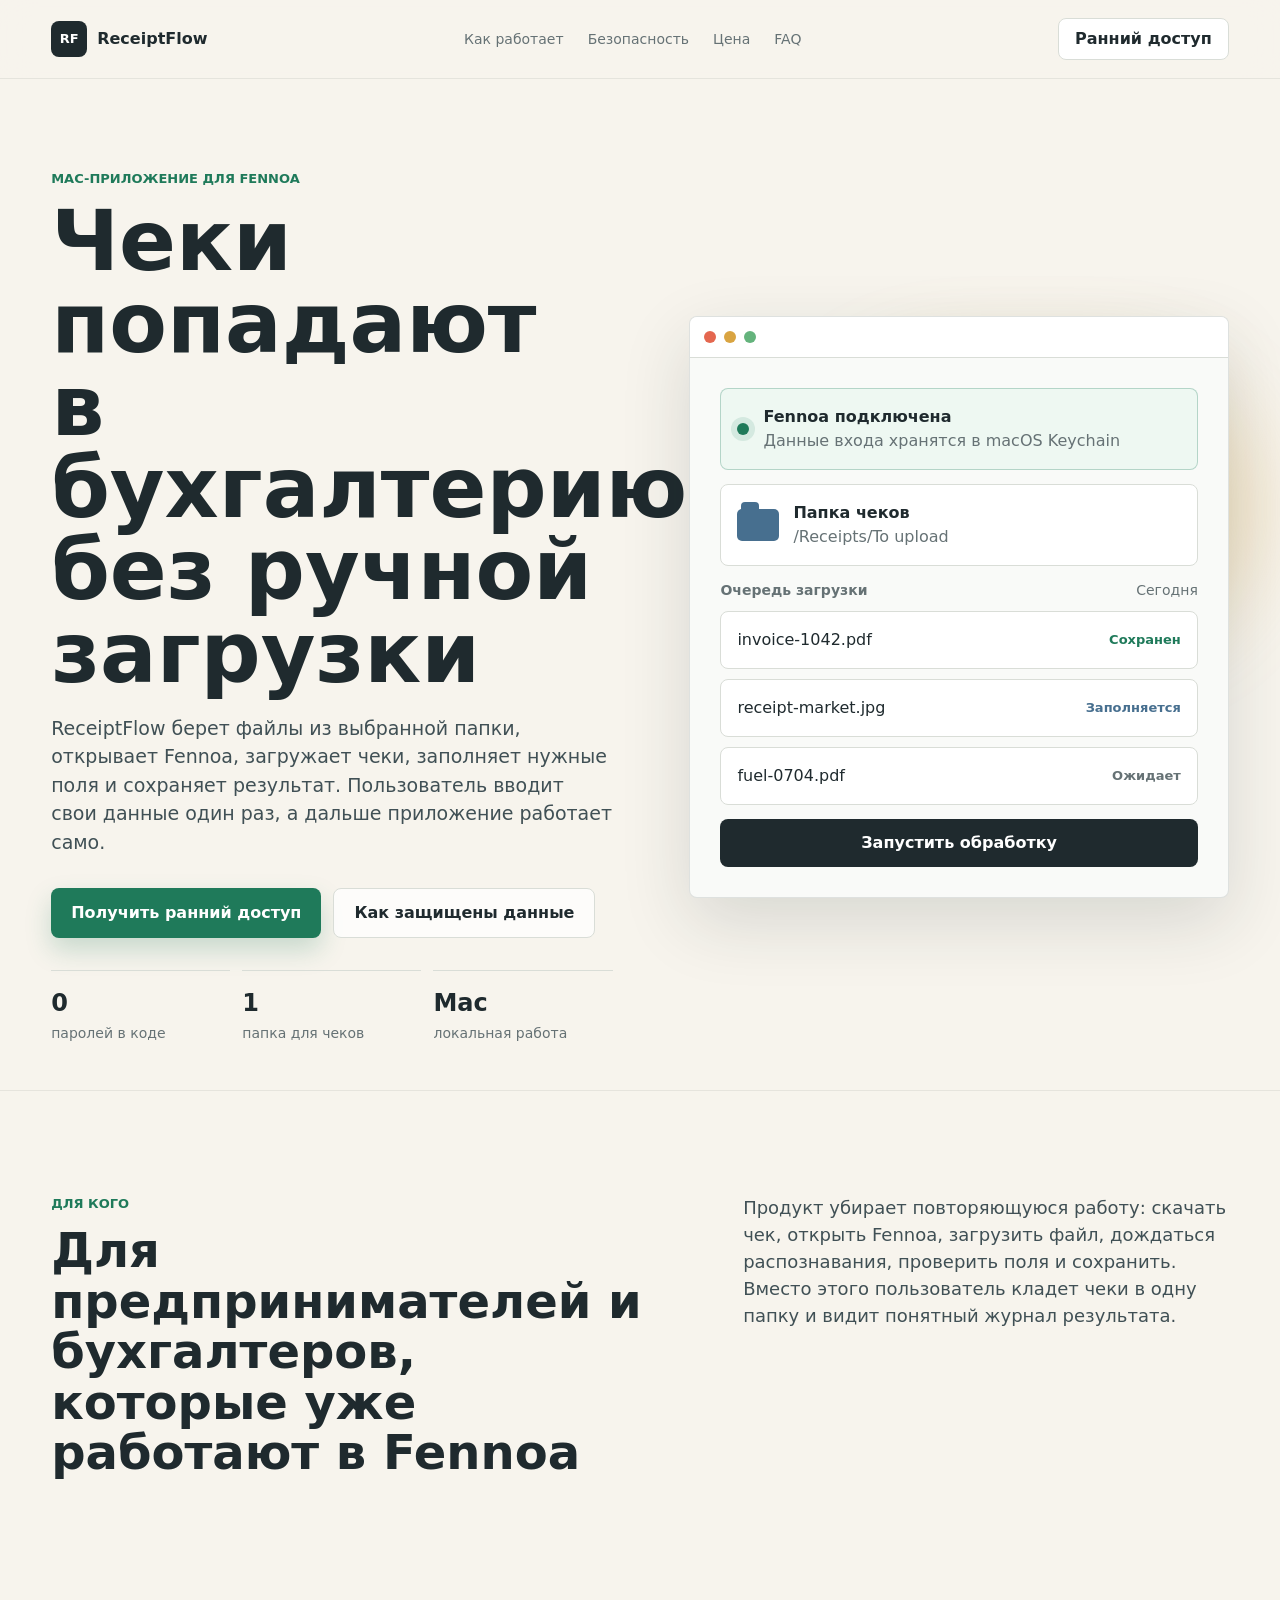
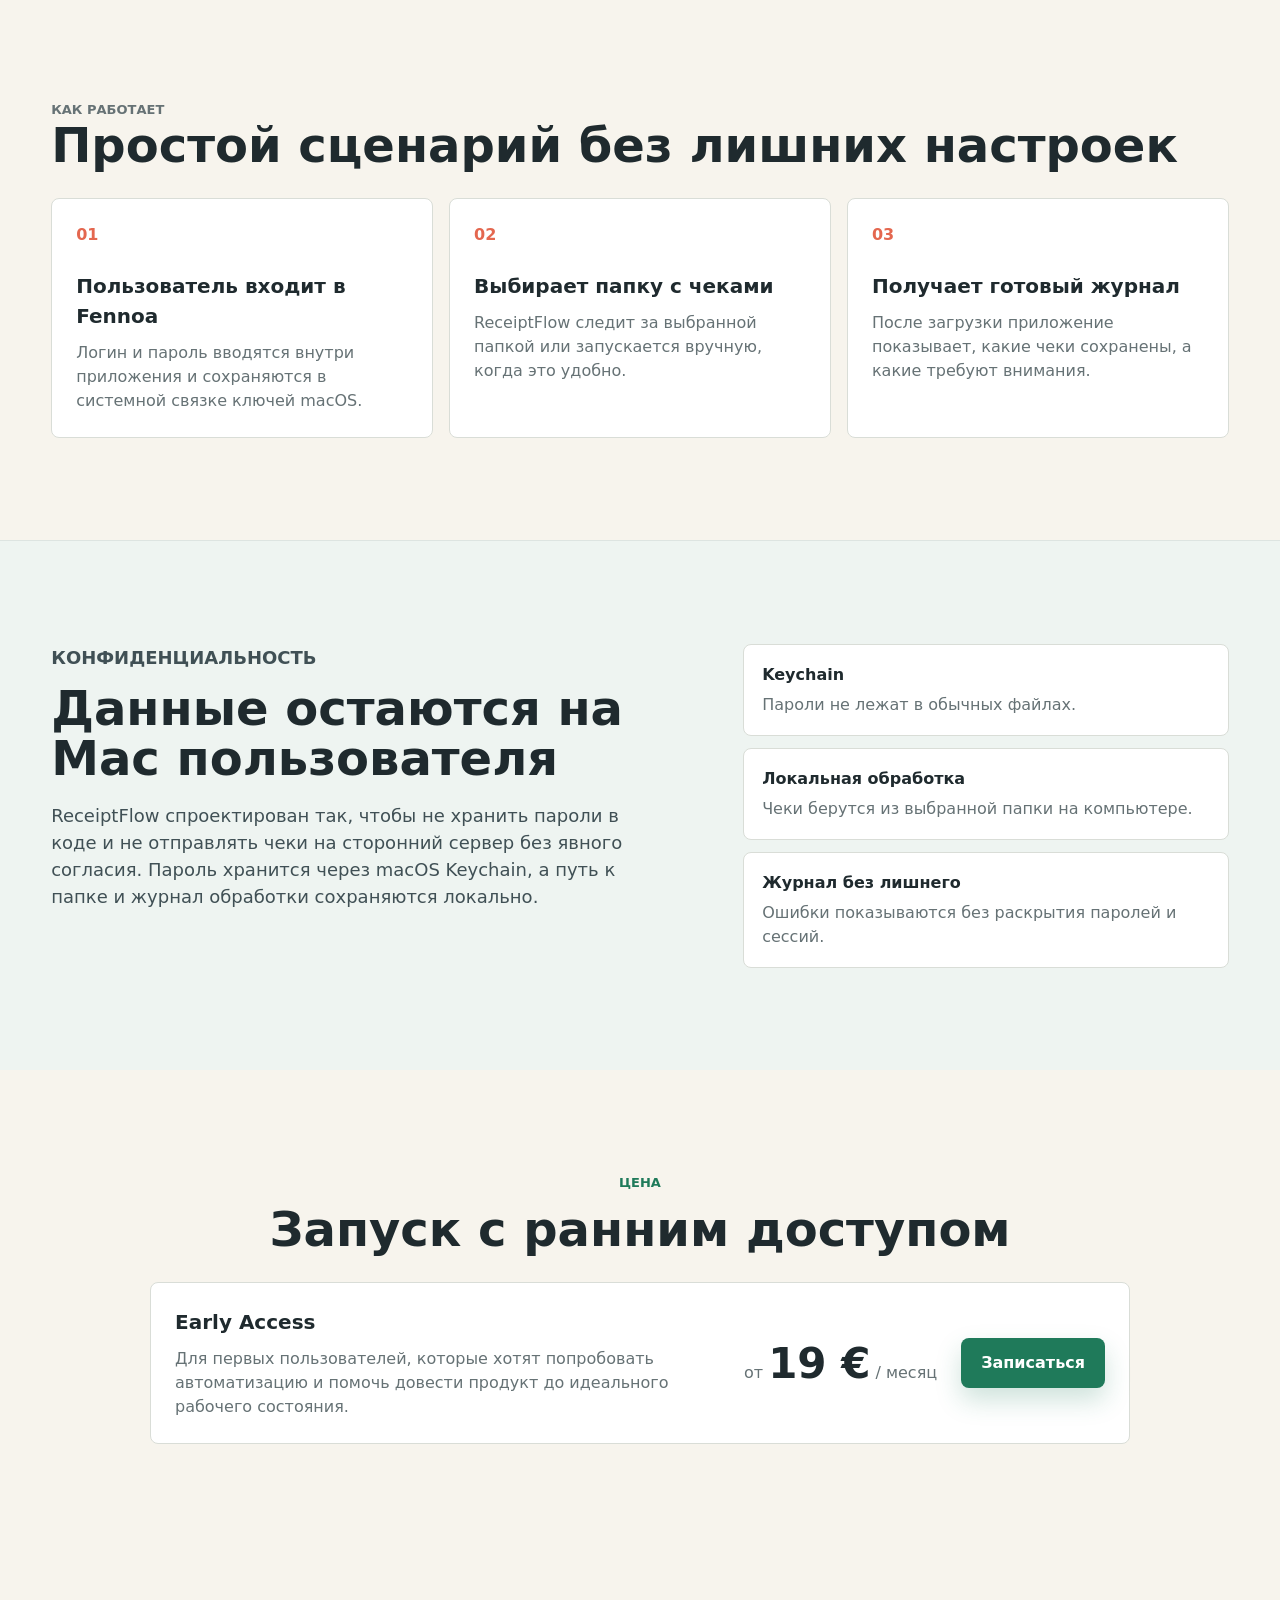
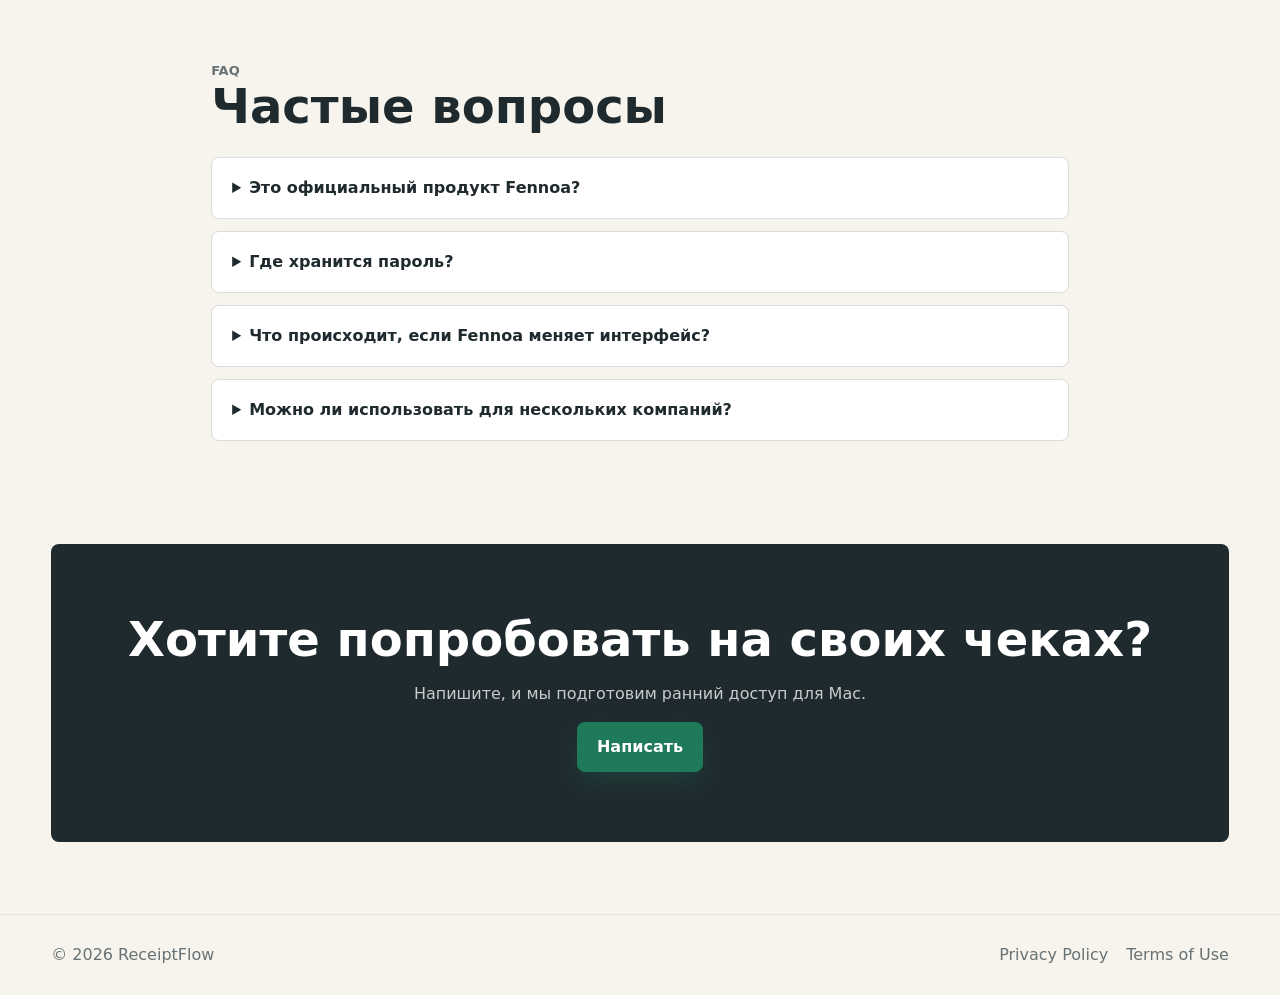
==== index.html @ a8f93485 "Add files via upload" ====
<!doctype html>
<html lang="ru">
  <head>
    <meta charset="utf-8" />
    <meta name="viewport" content="width=device-width, initial-scale=1" />
    <title>ReceiptFlow for Fennoa</title>
    <meta
      name="description"
      content="Mac-приложение, которое помогает автоматически загружать чеки в Fennoa из выбранной папки."
    />
    <link rel="stylesheet" href="styles.css" />
  </head>
  <body>
    <header class="site-header">
      <a class="brand" href="index.html" aria-label="ReceiptFlow">
        <span class="brand-mark">RF</span>
        <span>ReceiptFlow</span>
      </a>
      <nav class="nav" aria-label="Главная навигация">
        <a href="#how">Как работает</a>
        <a href="#security">Безопасность</a>
        <a href="#pricing">Цена</a>
        <a href="#faq">FAQ</a>
      </nav>
      <a class="header-cta" href="mailto:hello@example.com?subject=Хочу попробовать ReceiptFlow">Ранний доступ</a>
    </header>

    <main>
      <section class="hero">
        <div class="hero-copy">
          <p class="eyebrow">Mac-приложение для Fennoa</p>
          <h1>Чеки попадают в бухгалтерию без ручной загрузки</h1>
          <p class="hero-text">
            ReceiptFlow берет файлы из выбранной папки, открывает Fennoa, загружает чеки,
            заполняет нужные поля и сохраняет результат. Пользователь вводит свои данные
            один раз, а дальше приложение работает само.
          </p>
          <div class="hero-actions">
            <a class="button primary" href="mailto:hello@example.com?subject=Хочу попробовать ReceiptFlow">
              Получить ранний доступ
            </a>
            <a class="button secondary" href="#security">Как защищены данные</a>
          </div>
          <dl class="hero-stats" aria-label="Ключевые преимущества">
            <div>
              <dt>0</dt>
              <dd>паролей в коде</dd>
            </div>
            <div>
              <dt>1</dt>
              <dd>папка для чеков</dd>
            </div>
            <div>
              <dt>Mac</dt>
              <dd>локальная работа</dd>
            </div>
          </dl>
        </div>

        <div class="product-visual" aria-label="Пример окна приложения">
          <div class="window">
            <div class="window-bar">
              <span></span>
              <span></span>
              <span></span>
            </div>
            <div class="app-panel">
              <div class="status-card active">
                <span class="status-dot"></span>
                <div>
                  <strong>Fennoa подключена</strong>
                  <p>Данные входа хранятся в macOS Keychain</p>
                </div>
              </div>
              <div class="folder-row">
                <span class="folder-icon"></span>
                <div>
                  <strong>Папка чеков</strong>
                  <p>/Receipts/To upload</p>
                </div>
              </div>
              <div class="queue">
                <div class="queue-head">
                  <strong>Очередь загрузки</strong>
                  <span>Сегодня</span>
                </div>
                <div class="receipt done">
                  <span>invoice-1042.pdf</span>
                  <b>Сохранен</b>
                </div>
                <div class="receipt progress">
                  <span>receipt-market.jpg</span>
                  <b>Заполняется</b>
                </div>
                <div class="receipt">
                  <span>fuel-0704.pdf</span>
                  <b>Ожидает</b>
                </div>
              </div>
              <button class="mock-button" type="button">Запустить обработку</button>
            </div>
          </div>
        </div>
      </section>

      <section class="section intro">
        <div>
          <p class="eyebrow">Для кого</p>
          <h2>Для предпринимателей и бухгалтеров, которые уже работают в Fennoa</h2>
        </div>
        <p>
          Продукт убирает повторяющуюся работу: скачать чек, открыть Fennoa, загрузить файл,
          дождаться распознавания, проверить поля и сохранить. Вместо этого пользователь
          кладет чеки в одну папку и видит понятный журнал результата.
        </p>
      </section>

      <section class="section steps" id="how">
        <p class="eyebrow">Как работает</p>
        <h2>Простой сценарий без лишних настроек</h2>
        <div class="grid three">
          <article>
            <span class="step-number">01</span>
            <h3>Пользователь входит в Fennoa</h3>
            <p>Логин и пароль вводятся внутри приложения и сохраняются в системной связке ключей macOS.</p>
          </article>
          <article>
            <span class="step-number">02</span>
            <h3>Выбирает папку с чеками</h3>
            <p>ReceiptFlow следит за выбранной папкой или запускается вручную, когда это удобно.</p>
          </article>
          <article>
            <span class="step-number">03</span>
            <h3>Получает готовый журнал</h3>
            <p>После загрузки приложение показывает, какие чеки сохранены, а какие требуют внимания.</p>
          </article>
        </div>
      </section>

      <section class="section security" id="security">
        <div class="security-copy">
          <p class="eyebrow">Конфиденциальность</p>
          <h2>Данные остаются на Mac пользователя</h2>
          <p>
            ReceiptFlow спроектирован так, чтобы не хранить пароли в коде и не отправлять чеки
            на сторонний сервер без явного согласия. Пароль хранится через macOS Keychain,
            а путь к папке и журнал обработки сохраняются локально.
          </p>
        </div>
        <div class="security-list">
          <div>
            <strong>Keychain</strong>
            <span>Пароли не лежат в обычных файлах.</span>
          </div>
          <div>
            <strong>Локальная обработка</strong>
            <span>Чеки берутся из выбранной папки на компьютере.</span>
          </div>
          <div>
            <strong>Журнал без лишнего</strong>
            <span>Ошибки показываются без раскрытия паролей и сессий.</span>
          </div>
        </div>
      </section>

      <section class="section pricing" id="pricing">
        <p class="eyebrow">Цена</p>
        <h2>Запуск с ранним доступом</h2>
        <div class="price-card">
          <div>
            <h3>Early Access</h3>
            <p>Для первых пользователей, которые хотят попробовать автоматизацию и помочь довести продукт до идеального рабочего состояния.</p>
          </div>
          <div class="price">
            <span>от</span>
            <strong>19 €</strong>
            <span>/ месяц</span>
          </div>
          <a class="button primary" href="mailto:hello@example.com?subject=Хочу ранний доступ ReceiptFlow">
            Записаться
          </a>
        </div>
      </section>

      <section class="section faq" id="faq">
        <p class="eyebrow">FAQ</p>
        <h2>Частые вопросы</h2>
        <div class="faq-list">
          <details>
            <summary>Это официальный продукт Fennoa?</summary>
            <p>Нет. Это независимое приложение, которое помогает автоматизировать повторяющуюся работу в Fennoa.</p>
          </details>
          <details>
            <summary>Где хранится пароль?</summary>
            <p>В macOS Keychain. Пароль не должен храниться в коде, таблицах, логах или обычных файлах настроек.</p>
          </details>
          <details>
            <summary>Что происходит, если Fennoa меняет интерфейс?</summary>
            <p>Приложение может потребовать обновления. Поэтому ранняя версия будет быстро обновляться и показывать ошибки в журнале.</p>
          </details>
          <details>
            <summary>Можно ли использовать для нескольких компаний?</summary>
            <p>Это можно добавить как отдельный режим: выбор компании при настройке или отдельные профили для разных клиентов.</p>
          </details>
        </div>
      </section>

      <section class="final-cta">
        <h2>Хотите попробовать на своих чеках?</h2>
        <p>Напишите, и мы подготовим ранний доступ для Mac.</p>
        <a class="button primary" href="mailto:hello@example.com?subject=Хочу попробовать ReceiptFlow">
          Написать
        </a>
      </section>
    </main>

    <footer class="site-footer">
      <span>© 2026 ReceiptFlow</span>
      <div>
        <a href="privacy.html">Privacy Policy</a>
        <a href="terms.html">Terms of Use</a>
      </div>
    </footer>
  </body>
</html>
---- styles.css ----
:root {
  color-scheme: light;
  --bg: #f7f4ed;
  --surface: #ffffff;
  --ink: #1f2a2e;
  --muted: #667275;
  --line: #d9ddd7;
  --green: #1f7a5a;
  --green-dark: #14523d;
  --coral: #e4674f;
  --gold: #d9a441;
  --blue: #476f8f;
  --shadow: 0 24px 70px rgba(31, 42, 46, 0.14);
}

* {
  box-sizing: border-box;
}

html {
  scroll-behavior: smooth;
}

body {
  margin: 0;
  background: var(--bg);
  color: var(--ink);
  font-family:
    Inter, ui-sans-serif, system-ui, -apple-system, BlinkMacSystemFont, "Segoe UI",
    sans-serif;
  line-height: 1.5;
}

a {
  color: inherit;
  text-decoration: none;
}

.site-header {
  position: sticky;
  top: 0;
  z-index: 20;
  display: flex;
  align-items: center;
  justify-content: space-between;
  gap: 24px;
  padding: 18px clamp(18px, 4vw, 56px);
  border-bottom: 1px solid rgba(31, 42, 46, 0.08);
  background: rgba(247, 244, 237, 0.92);
  backdrop-filter: blur(16px);
}

.brand,
.nav,
.site-footer div,
.hero-actions {
  display: flex;
  align-items: center;
}

.brand {
  gap: 10px;
  font-weight: 760;
}

.brand-mark {
  display: grid;
  width: 36px;
  height: 36px;
  place-items: center;
  border-radius: 8px;
  background: var(--ink);
  color: #fff;
  font-size: 13px;
}

.nav {
  gap: 24px;
  color: var(--muted);
  font-size: 14px;
}

.nav a:hover,
.site-footer a:hover {
  color: var(--ink);
}

.header-cta {
  display: inline-flex;
  min-height: 42px;
  align-items: center;
  justify-content: center;
  border: 1px solid var(--line);
  border-radius: 8px;
  padding: 0 16px;
  background: #fff;
  font-weight: 680;
}

.hero {
  display: grid;
  grid-template-columns: minmax(0, 1.02fr) minmax(340px, 0.98fr);
  gap: clamp(34px, 6vw, 80px);
  min-height: calc(100vh - 78px);
  align-items: center;
  padding: clamp(42px, 7vw, 92px) clamp(18px, 4vw, 56px) 46px;
}

.eyebrow {
  margin: 0 0 12px;
  color: var(--green);
  font-size: 13px;
  font-weight: 780;
  text-transform: uppercase;
  letter-spacing: 0;
}

h1,
h2,
h3,
p {
  margin-top: 0;
}

h1 {
  max-width: 820px;
  margin-bottom: 20px;
  font-size: clamp(44px, 7vw, 84px);
  line-height: 0.98;
  letter-spacing: 0;
}

h2 {
  margin-bottom: 18px;
  font-size: clamp(30px, 4vw, 48px);
  line-height: 1.05;
  letter-spacing: 0;
}

h3 {
  margin-bottom: 10px;
  font-size: 20px;
  letter-spacing: 0;
}

.hero-text {
  max-width: 670px;
  color: #405055;
  font-size: 19px;
}

.hero-actions {
  flex-wrap: wrap;
  gap: 12px;
  margin: 32px 0;
}

.button {
  display: inline-flex;
  min-height: 50px;
  align-items: center;
  justify-content: center;
  border-radius: 8px;
  padding: 0 20px;
  font-weight: 760;
}

.button.primary {
  background: var(--green);
  color: #fff;
  box-shadow: 0 12px 26px rgba(31, 122, 90, 0.22);
}

.button.primary:hover {
  background: var(--green-dark);
}

.button.secondary {
  border: 1px solid var(--line);
  background: rgba(255, 255, 255, 0.76);
}

.hero-stats {
  display: grid;
  grid-template-columns: repeat(3, minmax(0, 1fr));
  gap: 12px;
  max-width: 620px;
  margin: 0;
}

.hero-stats div {
  border-top: 1px solid var(--line);
  padding-top: 14px;
}

.hero-stats dt {
  font-size: 24px;
  font-weight: 820;
}

.hero-stats dd {
  margin: 2px 0 0;
  color: var(--muted);
  font-size: 14px;
}

.product-visual {
  position: relative;
}

.product-visual::before {
  position: absolute;
  inset: 8% -5% auto 22%;
  height: 50%;
  border-radius: 999px;
  background: rgba(217, 164, 65, 0.28);
  content: "";
  filter: blur(40px);
}

.window {
  position: relative;
  overflow: hidden;
  border: 1px solid rgba(31, 42, 46, 0.12);
  border-radius: 8px;
  background: #f9faf8;
  box-shadow: var(--shadow);
}

.window-bar {
  display: flex;
  gap: 8px;
  padding: 14px;
  border-bottom: 1px solid var(--line);
  background: #fff;
}

.window-bar span {
  width: 12px;
  height: 12px;
  border-radius: 50%;
}

.window-bar span:nth-child(1) {
  background: var(--coral);
}

.window-bar span:nth-child(2) {
  background: var(--gold);
}

.window-bar span:nth-child(3) {
  background: #64b37c;
}

.app-panel {
  display: grid;
  gap: 14px;
  padding: clamp(18px, 3vw, 30px);
}

.status-card,
.folder-row,
.receipt,
.price-card,
.security-list div,
.faq details,
.steps article {
  border: 1px solid var(--line);
  border-radius: 8px;
  background: var(--surface);
}

.status-card,
.folder-row,
.receipt {
  display: flex;
  align-items: center;
  gap: 14px;
  padding: 16px;
}

.status-card.active {
  border-color: rgba(31, 122, 90, 0.28);
  background: #eef8f2;
}

.status-dot {
  width: 12px;
  height: 12px;
  flex: 0 0 auto;
  border-radius: 50%;
  background: var(--green);
  box-shadow: 0 0 0 6px rgba(31, 122, 90, 0.12);
}

.status-card p,
.folder-row p,
.security-list span,
.steps p,
.faq p,
.price-card p {
  margin: 0;
  color: var(--muted);
}

.folder-icon {
  position: relative;
  width: 42px;
  height: 32px;
  flex: 0 0 auto;
  border-radius: 5px;
  background: var(--blue);
}

.folder-icon::before {
  position: absolute;
  top: -7px;
  left: 4px;
  width: 18px;
  height: 9px;
  border-radius: 4px 4px 0 0;
  background: var(--blue);
  content: "";
}

.queue {
  display: grid;
  gap: 10px;
}

.queue-head,
.receipt {
  display: flex;
  justify-content: space-between;
}

.queue-head {
  color: var(--muted);
  font-size: 14px;
}

.receipt b {
  color: var(--muted);
  font-size: 13px;
}

.receipt.done b {
  color: var(--green);
}

.receipt.progress b {
  color: var(--blue);
}

.mock-button {
  min-height: 48px;
  border: 0;
  border-radius: 8px;
  background: var(--ink);
  color: #fff;
  font: inherit;
  font-weight: 760;
}

.section {
  padding: clamp(58px, 8vw, 108px) clamp(18px, 4vw, 56px);
}

.intro,
.security {
  display: grid;
  grid-template-columns: minmax(0, 0.95fr) minmax(280px, 0.75fr);
  gap: clamp(28px, 6vw, 80px);
  align-items: start;
  border-top: 1px solid rgba(31, 42, 46, 0.08);
}

.intro > p,
.security-copy p {
  color: #405055;
  font-size: 18px;
}

.grid.three {
  display: grid;
  grid-template-columns: repeat(3, minmax(0, 1fr));
  gap: 16px;
  margin-top: 28px;
}

.steps article {
  padding: 24px;
}

.step-number {
  display: inline-block;
  margin-bottom: 24px;
  color: var(--coral);
  font-weight: 820;
}

.security {
  background: #eef4f1;
}

.security-list {
  display: grid;
  gap: 12px;
}

.security-list div {
  display: grid;
  gap: 6px;
  padding: 18px;
}

.pricing {
  text-align: center;
}

.price-card {
  display: grid;
  grid-template-columns: minmax(0, 1fr) auto auto;
  gap: 24px;
  max-width: 980px;
  align-items: center;
  margin: 28px auto 0;
  padding: 24px;
  text-align: left;
}

.price {
  display: flex;
  align-items: baseline;
  gap: 5px;
  white-space: nowrap;
}

.price strong {
  font-size: 42px;
  letter-spacing: 0;
}

.price span {
  color: var(--muted);
}

.faq {
  max-width: 960px;
  margin: 0 auto;
}

.faq-list {
  display: grid;
  gap: 12px;
  margin-top: 26px;
}

.faq details {
  padding: 18px 20px;
}

.faq summary {
  cursor: pointer;
  font-weight: 760;
}

.faq p {
  padding-top: 12px;
}

.final-cta {
  margin: 0 clamp(18px, 4vw, 56px) clamp(38px, 6vw, 72px);
  padding: clamp(34px, 6vw, 70px);
  border-radius: 8px;
  background: var(--ink);
  color: #fff;
  text-align: center;
}

.final-cta p {
  color: rgba(255, 255, 255, 0.76);
}

.site-footer {
  display: flex;
  justify-content: space-between;
  gap: 20px;
  padding: 28px clamp(18px, 4vw, 56px);
  border-top: 1px solid rgba(31, 42, 46, 0.08);
  color: var(--muted);
}

.site-footer div {
  gap: 18px;
}

.legal-page {
  max-width: 860px;
  margin: 0 auto;
  padding: clamp(44px, 7vw, 90px) clamp(18px, 4vw, 32px);
}

.legal-page h1 {
  font-size: clamp(38px, 6vw, 66px);
}

.legal-page h2 {
  margin-top: 36px;
  font-size: 25px;
}

.legal-page p,
.legal-page li {
  color: #405055;
}

@media (max-width: 920px) {
  .nav {
    display: none;
  }

  .hero,
  .intro,
  .security,
  .grid.three,
  .price-card {
    grid-template-columns: 1fr;
  }

  .hero {
    min-height: auto;
  }

  .price-card {
    text-align: center;
  }

  .price,
  .price-card .button {
    justify-content: center;
  }
}

@media (max-width: 560px) {
  .site-header {
    align-items: flex-start;
  }

  .header-cta {
    display: none;
  }

  h1 {
    font-size: 42px;
  }

  .hero-stats {
    grid-template-columns: 1fr;
  }

  .hero-actions .button {
    width: 100%;
  }

  .status-card,
  .folder-row,
  .receipt,
  .site-footer {
    align-items: flex-start;
  }

  .receipt,
  .site-footer {
    flex-direction: column;
  }
}
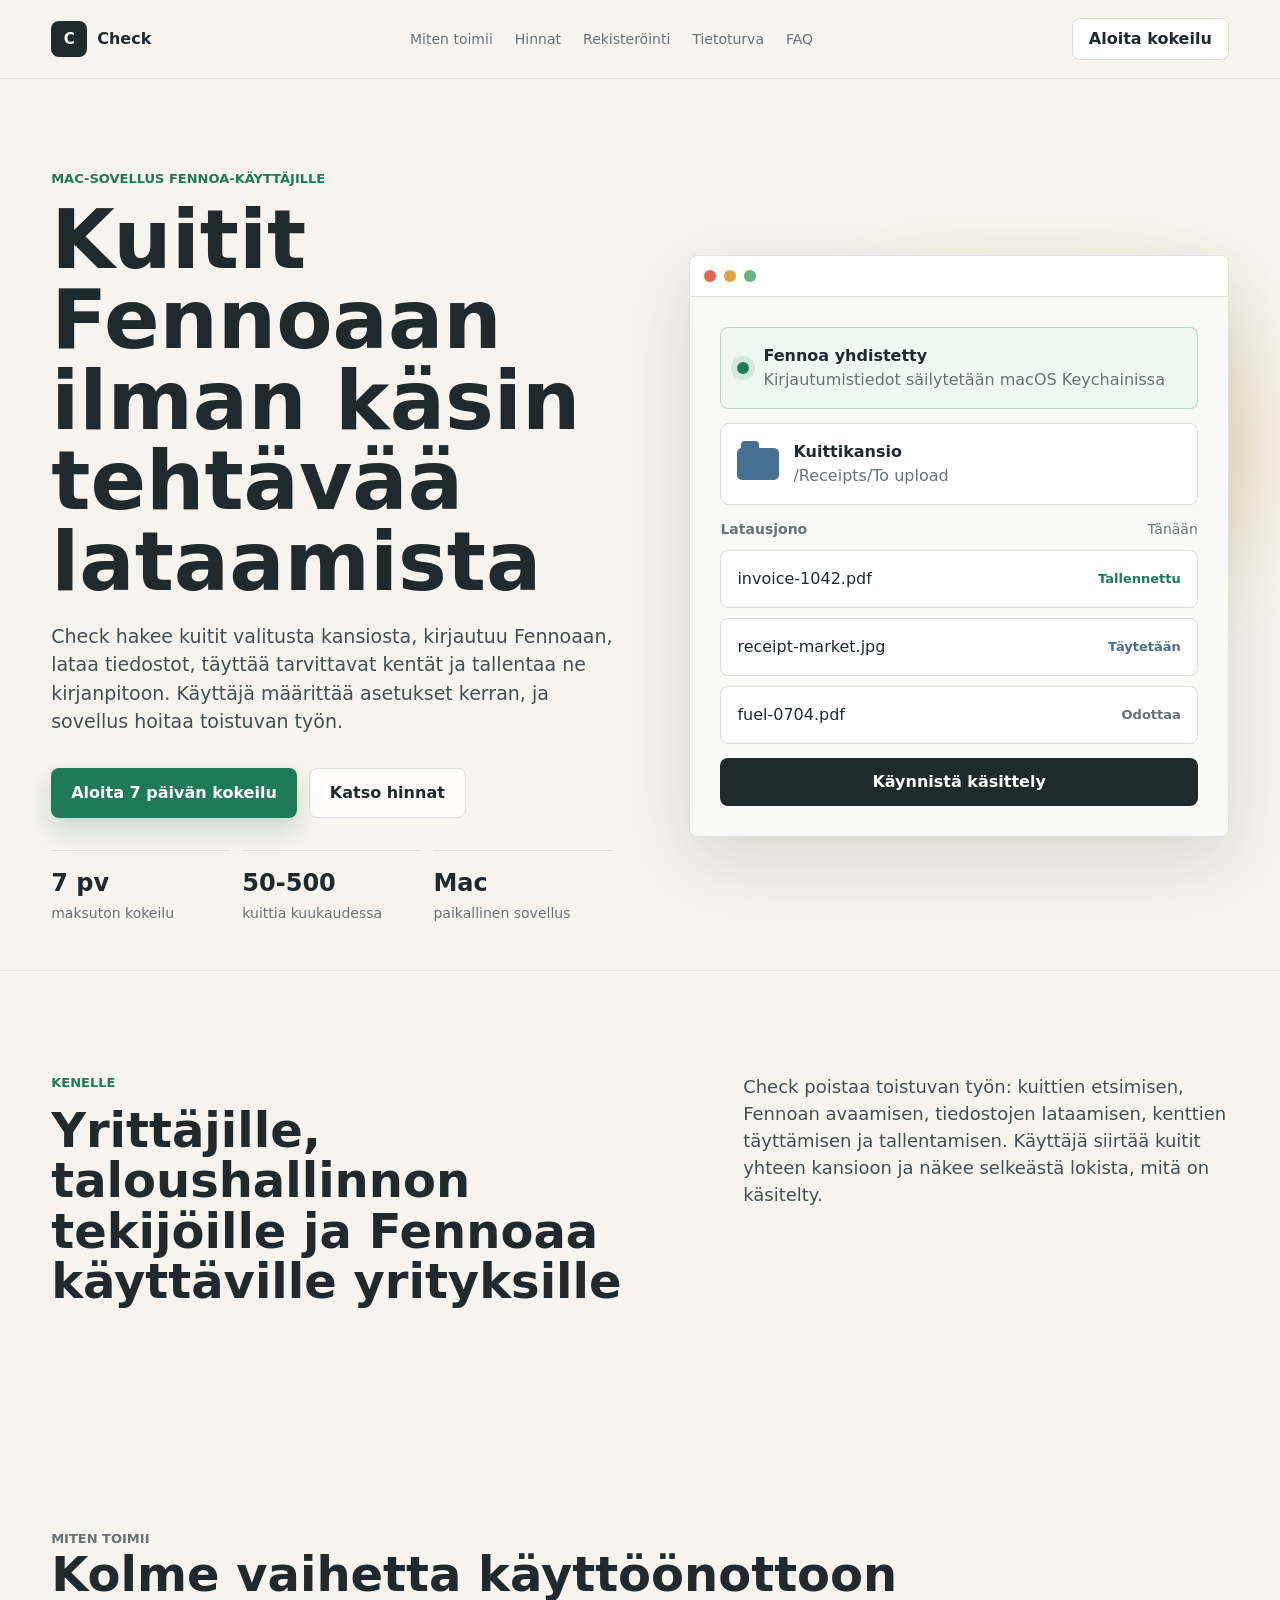
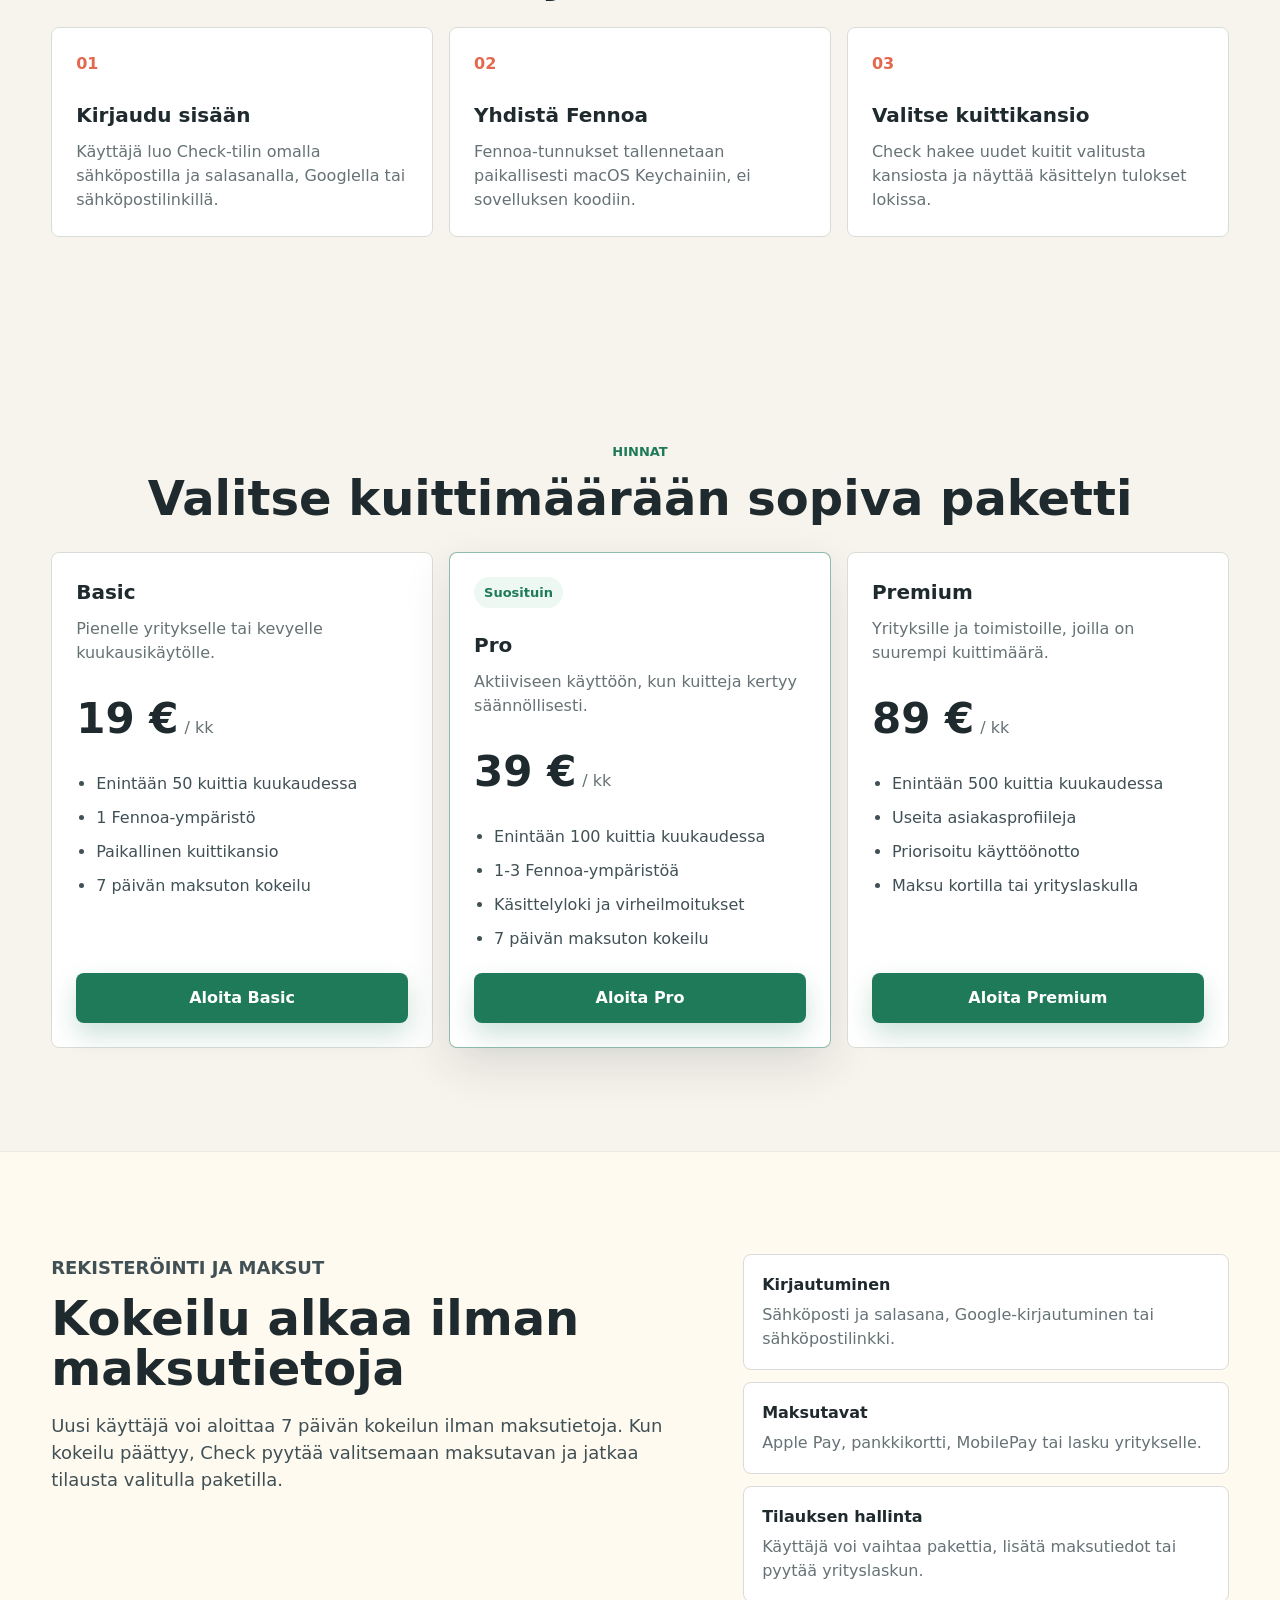
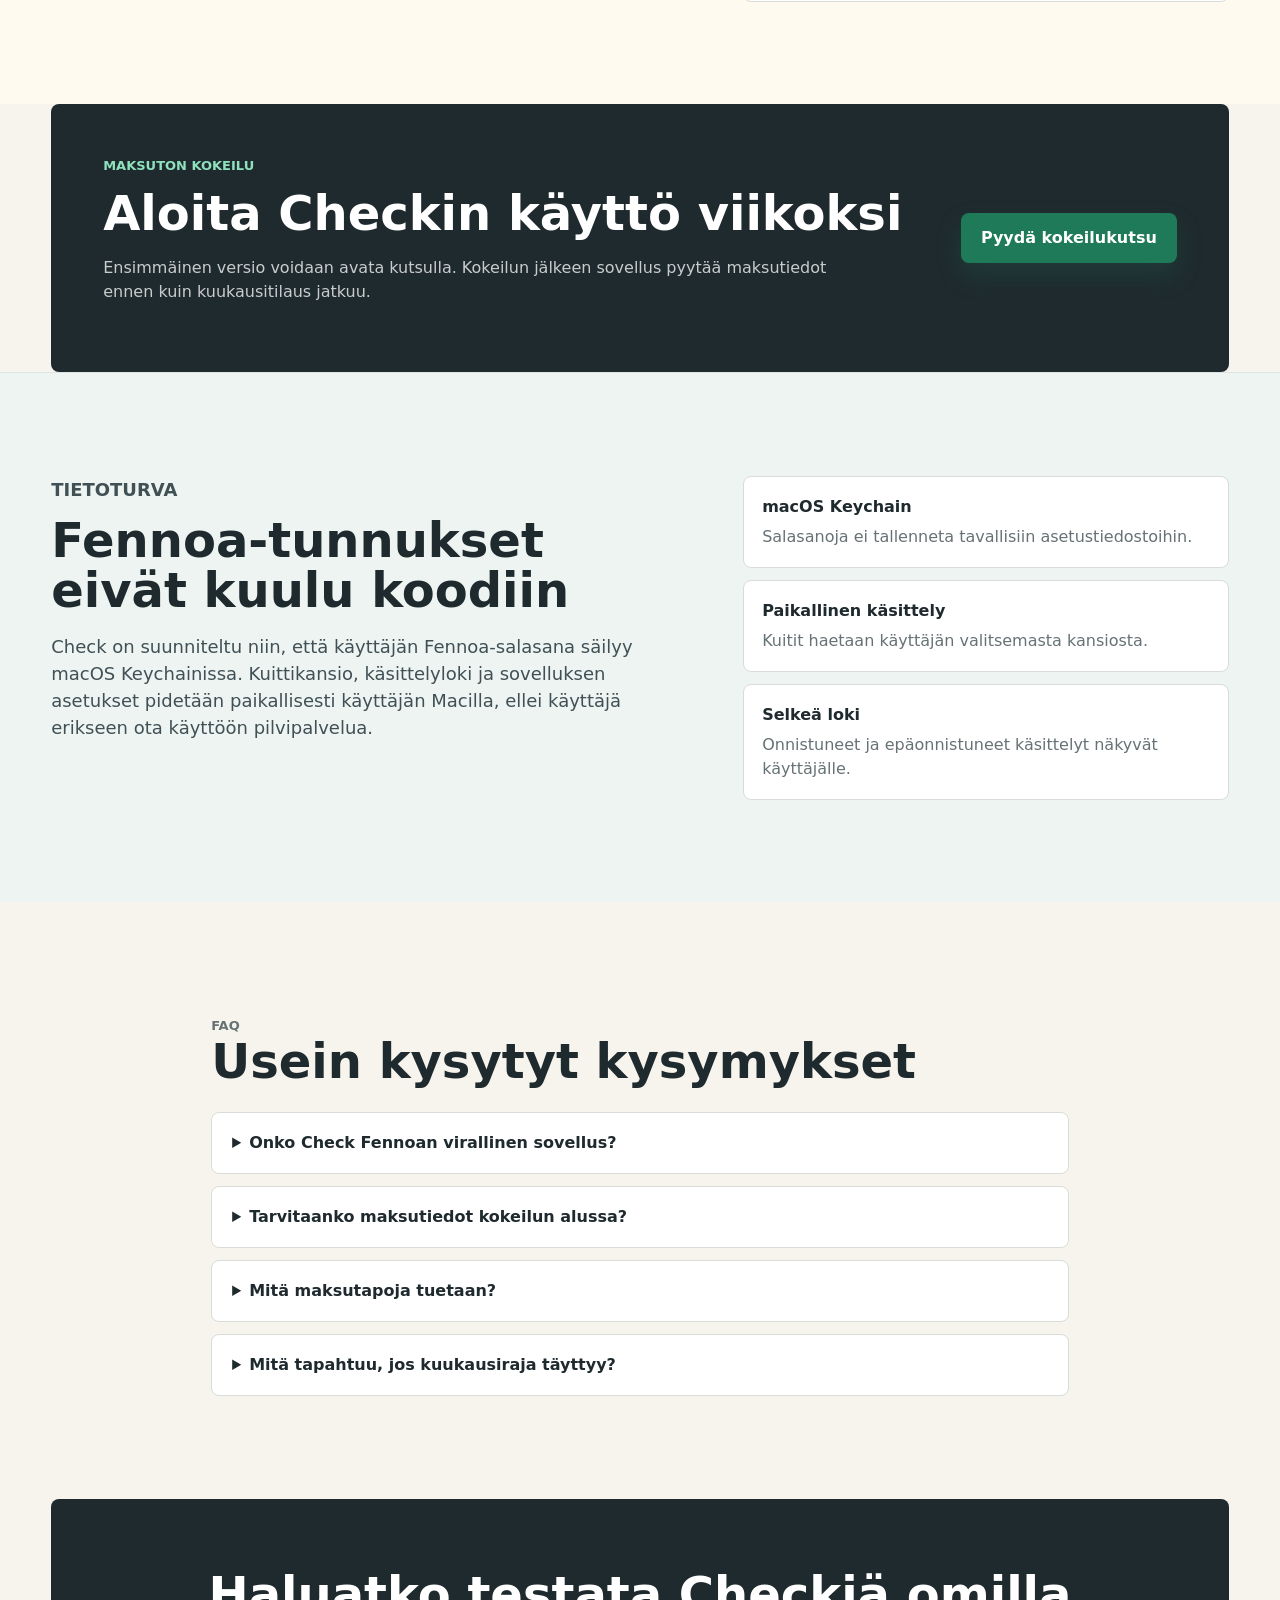
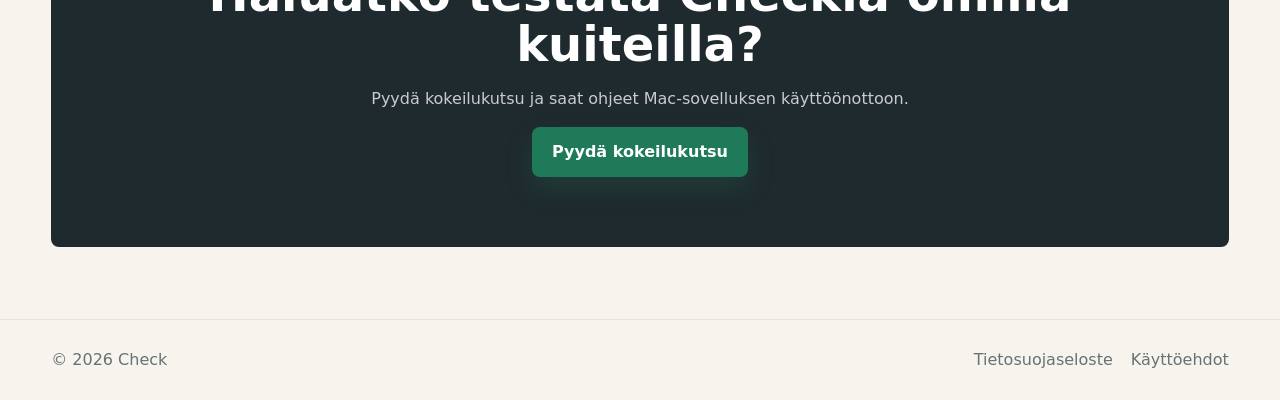
==== commit 1e64b152: "Add files via upload" ====
--- a/index.html
+++ b/index.html
@@ -1,225 +1,60 @@
 <!doctype html>
-<html lang="ru">
+<html lang="fi">
   <head>
     <meta charset="utf-8" />
     <meta name="viewport" content="width=device-width, initial-scale=1" />
-    <title>ReceiptFlow for Fennoa</title>
-    <meta
-      name="description"
-      content="Mac-приложение, которое помогает автоматически загружать чеки в Fennoa из выбранной папки."
-    />
+    <title>Check | Kuittien automaatio Fennoaan</title>
+    <meta name="description" content="Check vie kuitit valitusta kansiosta Fennoaan automaattisesti." />
     <link rel="stylesheet" href="styles.css" />
   </head>
   <body>
     <header class="site-header">
-      <a class="brand" href="index.html" aria-label="ReceiptFlow">
-        <span class="brand-mark">RF</span>
-        <span>ReceiptFlow</span>
-      </a>
-      <nav class="nav" aria-label="Главная навигация">
-        <a href="#how">Как работает</a>
-        <a href="#security">Безопасность</a>
-        <a href="#pricing">Цена</a>
-        <a href="#faq">FAQ</a>
+      <a class="brand" href="index.html" aria-label="Check"><span class="brand-mark">C</span><span>Check</span></a>
+      <nav class="nav" aria-label="P&auml;&auml;navigaatio">
+        <a href="#how">Miten toimii</a><a href="#pricing">Hinnat</a><a href="#signup">Rekister&ouml;inti</a><a href="#security">Tietoturva</a><a href="#faq">FAQ</a>
       </nav>
-      <a class="header-cta" href="mailto:hello@example.com?subject=Хочу попробовать ReceiptFlow">Ранний доступ</a>
+      <a class="header-cta" href="#trial">Aloita kokeilu</a>
     </header>
 
     <main>
       <section class="hero">
         <div class="hero-copy">
-          <p class="eyebrow">Mac-приложение для Fennoa</p>
-          <h1>Чеки попадают в бухгалтерию без ручной загрузки</h1>
-          <p class="hero-text">
-            ReceiptFlow берет файлы из выбранной папки, открывает Fennoa, загружает чеки,
-            заполняет нужные поля и сохраняет результат. Пользователь вводит свои данные
-            один раз, а дальше приложение работает само.
-          </p>
-          <div class="hero-actions">
-            <a class="button primary" href="mailto:hello@example.com?subject=Хочу попробовать ReceiptFlow">
-              Получить ранний доступ
-            </a>
-            <a class="button secondary" href="#security">Как защищены данные</a>
-          </div>
-          <dl class="hero-stats" aria-label="Ключевые преимущества">
-            <div>
-              <dt>0</dt>
-              <dd>паролей в коде</dd>
-            </div>
-            <div>
-              <dt>1</dt>
-              <dd>папка для чеков</dd>
-            </div>
-            <div>
-              <dt>Mac</dt>
-              <dd>локальная работа</dd>
-            </div>
-          </dl>
+          <p class="eyebrow">Mac-sovellus Fennoa-k&auml;ytt&auml;jille</p>
+          <h1>Kuitit Fennoaan ilman k&auml;sin teht&auml;v&auml;&auml; lataamista</h1>
+          <p class="hero-text">Check hakee kuitit valitusta kansiosta, kirjautuu Fennoaan, lataa tiedostot, t&auml;ytt&auml;&auml; tarvittavat kent&auml;t ja tallentaa ne kirjanpitoon. K&auml;ytt&auml;j&auml; m&auml;&auml;ritt&auml;&auml; asetukset kerran, ja sovellus hoitaa toistuvan ty&ouml;n.</p>
+          <div class="hero-actions"><a class="button primary" href="#trial">Aloita 7 p&auml;iv&auml;n kokeilu</a><a class="button secondary" href="#pricing">Katso hinnat</a></div>
+          <dl class="hero-stats" aria-label="P&auml;&auml;kohdat"><div><dt>7 pv</dt><dd>maksuton kokeilu</dd></div><div><dt>50-500</dt><dd>kuittia kuukaudessa</dd></div><div><dt>Mac</dt><dd>paikallinen sovellus</dd></div></dl>
         </div>
-
-        <div class="product-visual" aria-label="Пример окна приложения">
-          <div class="window">
-            <div class="window-bar">
-              <span></span>
-              <span></span>
-              <span></span>
-            </div>
-            <div class="app-panel">
-              <div class="status-card active">
-                <span class="status-dot"></span>
-                <div>
-                  <strong>Fennoa подключена</strong>
-                  <p>Данные входа хранятся в macOS Keychain</p>
-                </div>
-              </div>
-              <div class="folder-row">
-                <span class="folder-icon"></span>
-                <div>
-                  <strong>Папка чеков</strong>
-                  <p>/Receipts/To upload</p>
-                </div>
-              </div>
-              <div class="queue">
-                <div class="queue-head">
-                  <strong>Очередь загрузки</strong>
-                  <span>Сегодня</span>
-                </div>
-                <div class="receipt done">
-                  <span>invoice-1042.pdf</span>
-                  <b>Сохранен</b>
-                </div>
-                <div class="receipt progress">
-                  <span>receipt-market.jpg</span>
-                  <b>Заполняется</b>
-                </div>
-                <div class="receipt">
-                  <span>fuel-0704.pdf</span>
-                  <b>Ожидает</b>
-                </div>
-              </div>
-              <button class="mock-button" type="button">Запустить обработку</button>
-            </div>
-          </div>
+        <div class="product-visual" aria-label="Esimerkki Check-sovelluksen n&auml;kym&auml;st&auml;">
+          <div class="window"><div class="window-bar"><span></span><span></span><span></span></div><div class="app-panel">
+            <div class="status-card active"><span class="status-dot"></span><div><strong>Fennoa yhdistetty</strong><p>Kirjautumistiedot s&auml;ilytet&auml;&auml;n macOS Keychainissa</p></div></div>
+            <div class="folder-row"><span class="folder-icon"></span><div><strong>Kuittikansio</strong><p>/Receipts/To upload</p></div></div>
+            <div class="queue"><div class="queue-head"><strong>Latausjono</strong><span>T&auml;n&auml;&auml;n</span></div><div class="receipt done"><span>invoice-1042.pdf</span><b>Tallennettu</b></div><div class="receipt progress"><span>receipt-market.jpg</span><b>T&auml;ytet&auml;&auml;n</b></div><div class="receipt"><span>fuel-0704.pdf</span><b>Odottaa</b></div></div>
+            <button class="mock-button" type="button">K&auml;ynnist&auml; k&auml;sittely</button>
+          </div></div>
         </div>
       </section>
 
-      <section class="section intro">
-        <div>
-          <p class="eyebrow">Для кого</p>
-          <h2>Для предпринимателей и бухгалтеров, которые уже работают в Fennoa</h2>
-        </div>
-        <p>
-          Продукт убирает повторяющуюся работу: скачать чек, открыть Fennoa, загрузить файл,
-          дождаться распознавания, проверить поля и сохранить. Вместо этого пользователь
-          кладет чеки в одну папку и видит понятный журнал результата.
-        </p>
-      </section>
+      <section class="section intro"><div><p class="eyebrow">Kenelle</p><h2>Yritt&auml;jille, taloushallinnon tekij&ouml;ille ja Fennoaa k&auml;ytt&auml;ville yrityksille</h2></div><p>Check poistaa toistuvan ty&ouml;n: kuittien etsimisen, Fennoan avaamisen, tiedostojen lataamisen, kenttien t&auml;ytt&auml;misen ja tallentamisen. K&auml;ytt&auml;j&auml; siirt&auml;&auml; kuitit yhteen kansioon ja n&auml;kee selke&auml;st&auml; lokista, mit&auml; on k&auml;sitelty.</p></section>
 
-      <section class="section steps" id="how">
-        <p class="eyebrow">Как работает</p>
-        <h2>Простой сценарий без лишних настроек</h2>
-        <div class="grid three">
-          <article>
-            <span class="step-number">01</span>
-            <h3>Пользователь входит в Fennoa</h3>
-            <p>Логин и пароль вводятся внутри приложения и сохраняются в системной связке ключей macOS.</p>
-          </article>
-          <article>
-            <span class="step-number">02</span>
-            <h3>Выбирает папку с чеками</h3>
-            <p>ReceiptFlow следит за выбранной папкой или запускается вручную, когда это удобно.</p>
-          </article>
-          <article>
-            <span class="step-number">03</span>
-            <h3>Получает готовый журнал</h3>
-            <p>После загрузки приложение показывает, какие чеки сохранены, а какие требуют внимания.</p>
-          </article>
-        </div>
-      </section>
+      <section class="section steps" id="how"><p class="eyebrow">Miten toimii</p><h2>Kolme vaihetta k&auml;ytt&ouml;&ouml;nottoon</h2><div class="grid three"><article><span class="step-number">01</span><h3>Kirjaudu sis&auml;&auml;n</h3><p>K&auml;ytt&auml;j&auml; luo Check-tilin omalla s&auml;hk&ouml;postilla ja salasanalla, Googlella tai s&auml;hk&ouml;postilinkill&auml;.</p></article><article><span class="step-number">02</span><h3>Yhdist&auml; Fennoa</h3><p>Fennoa-tunnukset tallennetaan paikallisesti macOS Keychainiin, ei sovelluksen koodiin.</p></article><article><span class="step-number">03</span><h3>Valitse kuittikansio</h3><p>Check hakee uudet kuitit valitusta kansiosta ja n&auml;ytt&auml;&auml; k&auml;sittelyn tulokset lokissa.</p></article></div></section>
 
-      <section class="section security" id="security">
-        <div class="security-copy">
-          <p class="eyebrow">Конфиденциальность</p>
-          <h2>Данные остаются на Mac пользователя</h2>
-          <p>
-            ReceiptFlow спроектирован так, чтобы не хранить пароли в коде и не отправлять чеки
-            на сторонний сервер без явного согласия. Пароль хранится через macOS Keychain,
-            а путь к папке и журнал обработки сохраняются локально.
-          </p>
-        </div>
-        <div class="security-list">
-          <div>
-            <strong>Keychain</strong>
-            <span>Пароли не лежат в обычных файлах.</span>
-          </div>
-          <div>
-            <strong>Локальная обработка</strong>
-            <span>Чеки берутся из выбранной папки на компьютере.</span>
-          </div>
-          <div>
-            <strong>Журнал без лишнего</strong>
-            <span>Ошибки показываются без раскрытия паролей и сессий.</span>
-          </div>
-        </div>
-      </section>
+      <section class="section pricing" id="pricing"><p class="eyebrow">Hinnat</p><h2>Valitse kuittim&auml;&auml;r&auml;&auml;n sopiva paketti</h2><div class="pricing-grid">
+        <article class="plan-card"><div><h3>Basic</h3><p>Pienelle yritykselle tai kevyelle kuukausik&auml;yt&ouml;lle.</p></div><div class="plan-price"><strong>19 &euro;</strong><span>/ kk</span></div><ul><li>Enint&auml;&auml;n 50 kuittia kuukaudessa</li><li>1 Fennoa-ymp&auml;rist&ouml;</li><li>Paikallinen kuittikansio</li><li>7 p&auml;iv&auml;n maksuton kokeilu</li></ul><a class="button primary" href="#trial">Aloita Basic</a></article>
+        <article class="plan-card featured"><div class="plan-badge">Suosituin</div><div><h3>Pro</h3><p>Aktiiviseen k&auml;ytt&ouml;&ouml;n, kun kuitteja kertyy s&auml;&auml;nn&ouml;llisesti.</p></div><div class="plan-price"><strong>39 &euro;</strong><span>/ kk</span></div><ul><li>Enint&auml;&auml;n 100 kuittia kuukaudessa</li><li>1-3 Fennoa-ymp&auml;rist&ouml;&auml;</li><li>K&auml;sittelyloki ja virheilmoitukset</li><li>7 p&auml;iv&auml;n maksuton kokeilu</li></ul><a class="button primary" href="#trial">Aloita Pro</a></article>
+        <article class="plan-card"><div><h3>Premium</h3><p>Yrityksille ja toimistoille, joilla on suurempi kuittim&auml;&auml;r&auml;.</p></div><div class="plan-price"><strong>89 &euro;</strong><span>/ kk</span></div><ul><li>Enint&auml;&auml;n 500 kuittia kuukaudessa</li><li>Useita asiakasprofiileja</li><li>Priorisoitu k&auml;ytt&ouml;&ouml;notto</li><li>Maksu kortilla tai yrityslaskulla</li></ul><a class="button primary" href="#trial">Aloita Premium</a></article>
+      </div></section>
 
-      <section class="section pricing" id="pricing">
-        <p class="eyebrow">Цена</p>
-        <h2>Запуск с ранним доступом</h2>
-        <div class="price-card">
-          <div>
-            <h3>Early Access</h3>
-            <p>Для первых пользователей, которые хотят попробовать автоматизацию и помочь довести продукт до идеального рабочего состояния.</p>
-          </div>
-          <div class="price">
-            <span>от</span>
-            <strong>19 €</strong>
-            <span>/ месяц</span>
-          </div>
-          <a class="button primary" href="mailto:hello@example.com?subject=Хочу ранний доступ ReceiptFlow">
-            Записаться
-          </a>
-        </div>
-      </section>
+      <section class="section signup" id="signup"><div><p class="eyebrow">Rekister&ouml;inti ja maksut</p><h2>Kokeilu alkaa ilman maksutietoja</h2><p>Uusi k&auml;ytt&auml;j&auml; voi aloittaa 7 p&auml;iv&auml;n kokeilun ilman maksutietoja. Kun kokeilu p&auml;&auml;ttyy, Check pyyt&auml;&auml; valitsemaan maksutavan ja jatkaa tilausta valitulla paketilla.</p></div><div class="feature-list"><div><strong>Kirjautuminen</strong><span>S&auml;hk&ouml;posti ja salasana, Google-kirjautuminen tai s&auml;hk&ouml;postilinkki.</span></div><div><strong>Maksutavat</strong><span>Apple Pay, pankkikortti, MobilePay tai lasku yritykselle.</span></div><div><strong>Tilauksen hallinta</strong><span>K&auml;ytt&auml;j&auml; voi vaihtaa pakettia, lis&auml;t&auml; maksutiedot tai pyyt&auml;&auml; yrityslaskun.</span></div></div></section>
 
-      <section class="section faq" id="faq">
-        <p class="eyebrow">FAQ</p>
-        <h2>Частые вопросы</h2>
-        <div class="faq-list">
-          <details>
-            <summary>Это официальный продукт Fennoa?</summary>
-            <p>Нет. Это независимое приложение, которое помогает автоматизировать повторяющуюся работу в Fennoa.</p>
-          </details>
-          <details>
-            <summary>Где хранится пароль?</summary>
-            <p>В macOS Keychain. Пароль не должен храниться в коде, таблицах, логах или обычных файлах настроек.</p>
-          </details>
-          <details>
-            <summary>Что происходит, если Fennoa меняет интерфейс?</summary>
-            <p>Приложение может потребовать обновления. Поэтому ранняя версия будет быстро обновляться и показывать ошибки в журнале.</p>
-          </details>
-          <details>
-            <summary>Можно ли использовать для нескольких компаний?</summary>
-            <p>Это можно добавить как отдельный режим: выбор компании при настройке или отдельные профили для разных клиентов.</p>
-          </details>
-        </div>
-      </section>
+      <section class="trial-band" id="trial"><div><p class="eyebrow">Maksuton kokeilu</p><h2>Aloita Checkin k&auml;ytt&ouml; viikoksi</h2><p>Ensimm&auml;inen versio voidaan avata kutsulla. Kokeilun j&auml;lkeen sovellus pyyt&auml;&auml; maksutiedot ennen kuin kuukausitilaus jatkuu.</p></div><a class="button primary" href="mailto:arthausfi@gmail.com?subject=Haluan kokeilla Check-sovellusta">Pyyd&auml; kokeilukutsu</a></section>
 
-      <section class="final-cta">
-        <h2>Хотите попробовать на своих чеках?</h2>
-        <p>Напишите, и мы подготовим ранний доступ для Mac.</p>
-        <a class="button primary" href="mailto:hello@example.com?subject=Хочу попробовать ReceiptFlow">
-          Написать
-        </a>
-      </section>
+      <section class="section security" id="security"><div class="security-copy"><p class="eyebrow">Tietoturva</p><h2>Fennoa-tunnukset eiv&auml;t kuulu koodiin</h2><p>Check on suunniteltu niin, ett&auml; k&auml;ytt&auml;j&auml;n Fennoa-salasana s&auml;ilyy macOS Keychainissa. Kuittikansio, k&auml;sittelyloki ja sovelluksen asetukset pidet&auml;&auml;n paikallisesti k&auml;ytt&auml;j&auml;n Macilla, ellei k&auml;ytt&auml;j&auml; erikseen ota k&auml;ytt&ouml;&ouml;n pilvipalvelua.</p></div><div class="security-list"><div><strong>macOS Keychain</strong><span>Salasanoja ei tallenneta tavallisiin asetustiedostoihin.</span></div><div><strong>Paikallinen k&auml;sittely</strong><span>Kuitit haetaan k&auml;ytt&auml;j&auml;n valitsemasta kansiosta.</span></div><div><strong>Selke&auml; loki</strong><span>Onnistuneet ja ep&auml;onnistuneet k&auml;sittelyt n&auml;kyv&auml;t k&auml;ytt&auml;j&auml;lle.</span></div></div></section>
+
+      <section class="section faq" id="faq"><p class="eyebrow">FAQ</p><h2>Usein kysytyt kysymykset</h2><div class="faq-list"><details><summary>Onko Check Fennoan virallinen sovellus?</summary><p>Ei. Check on itsen&auml;inen sovellus, joka auttaa automatisoimaan toistuvaa ty&ouml;t&auml; Fennoassa.</p></details><details><summary>Tarvitaanko maksutiedot kokeilun alussa?</summary><p>Ei. Kokeilu kest&auml;&auml; 7 p&auml;iv&auml;&auml;. Sen j&auml;lkeen sovellus pyyt&auml;&auml; maksutiedot ennen tilauksen jatkumista.</p></details><details><summary>Mit&auml; maksutapoja tuetaan?</summary><p>Suunnitellut maksutavat ovat Apple Pay, pankkikortti, MobilePay ja yrityslasku.</p></details><details><summary>Mit&auml; tapahtuu, jos kuukausiraja t&auml;yttyy?</summary><p>K&auml;ytt&auml;j&auml; voi odottaa seuraavaa laskutuskautta tai p&auml;ivitt&auml;&auml; suurempaan pakettiin.</p></details></div></section>
+
+      <section class="final-cta"><h2>Haluatko testata Checki&auml; omilla kuiteilla?</h2><p>Pyyd&auml; kokeilukutsu ja saat ohjeet Mac-sovelluksen k&auml;ytt&ouml;&ouml;nottoon.</p><a class="button primary" href="mailto:arthausfi@gmail.com?subject=Haluan kokeilla Check-sovellusta">Pyyd&auml; kokeilukutsu</a></section>
     </main>
-
-    <footer class="site-footer">
-      <span>© 2026 ReceiptFlow</span>
-      <div>
-        <a href="privacy.html">Privacy Policy</a>
-        <a href="terms.html">Terms of Use</a>
-      </div>
-    </footer>
+    <footer class="site-footer"><span>&copy; 2026 Check</span><div><a href="privacy.html">Tietosuojaseloste</a><a href="terms.html">K&auml;ytt&ouml;ehdot</a></div></footer>
   </body>
 </html>
--- a/styles.css
+++ b/styles.css
@@ -13,28 +13,16 @@
   --shadow: 0 24px 70px rgba(31, 42, 46, 0.14);
 }
 
-* {
-  box-sizing: border-box;
-}
-
-html {
-  scroll-behavior: smooth;
-}
-
+* { box-sizing: border-box; }
+html { scroll-behavior: smooth; }
 body {
   margin: 0;
   background: var(--bg);
   color: var(--ink);
-  font-family:
-    Inter, ui-sans-serif, system-ui, -apple-system, BlinkMacSystemFont, "Segoe UI",
-    sans-serif;
+  font-family: Inter, ui-sans-serif, system-ui, -apple-system, BlinkMacSystemFont, "Segoe UI", sans-serif;
   line-height: 1.5;
 }
-
-a {
-  color: inherit;
-  text-decoration: none;
-}
+a { color: inherit; text-decoration: none; }
 
 .site-header {
   position: sticky;
@@ -49,20 +37,8 @@
   background: rgba(247, 244, 237, 0.92);
   backdrop-filter: blur(16px);
 }
-
-.brand,
-.nav,
-.site-footer div,
-.hero-actions {
-  display: flex;
-  align-items: center;
-}
-
-.brand {
-  gap: 10px;
-  font-weight: 760;
-}
-
+.brand, .nav, .site-footer div, .hero-actions { display: flex; align-items: center; }
+.brand { gap: 10px; font-weight: 760; }
 .brand-mark {
   display: grid;
   width: 36px;
@@ -71,20 +47,10 @@
   border-radius: 8px;
   background: var(--ink);
   color: #fff;
-  font-size: 13px;
-}
-
-.nav {
-  gap: 24px;
-  color: var(--muted);
-  font-size: 14px;
-}
-
-.nav a:hover,
-.site-footer a:hover {
-  color: var(--ink);
-}
-
+  font-size: 15px;
+}
+.nav { gap: 22px; color: var(--muted); font-size: 14px; }
+.nav a:hover, .site-footer a:hover { color: var(--ink); }
 .header-cta {
   display: inline-flex;
   min-height: 42px;
@@ -105,7 +71,6 @@
   align-items: center;
   padding: clamp(42px, 7vw, 92px) clamp(18px, 4vw, 56px) 46px;
 }
-
 .eyebrow {
   margin: 0 0 12px;
   color: var(--green);
@@ -114,47 +79,12 @@
   text-transform: uppercase;
   letter-spacing: 0;
 }
-
-h1,
-h2,
-h3,
-p {
-  margin-top: 0;
-}
-
-h1 {
-  max-width: 820px;
-  margin-bottom: 20px;
-  font-size: clamp(44px, 7vw, 84px);
-  line-height: 0.98;
-  letter-spacing: 0;
-}
-
-h2 {
-  margin-bottom: 18px;
-  font-size: clamp(30px, 4vw, 48px);
-  line-height: 1.05;
-  letter-spacing: 0;
-}
-
-h3 {
-  margin-bottom: 10px;
-  font-size: 20px;
-  letter-spacing: 0;
-}
-
-.hero-text {
-  max-width: 670px;
-  color: #405055;
-  font-size: 19px;
-}
-
-.hero-actions {
-  flex-wrap: wrap;
-  gap: 12px;
-  margin: 32px 0;
-}
-
+h1, h2, h3, p { margin-top: 0; }
+h1 { max-width: 820px; margin-bottom: 20px; font-size: clamp(42px, 7vw, 82px); line-height: 0.98; letter-spacing: 0; }
+h2 { margin-bottom: 18px; font-size: clamp(30px, 4vw, 48px); line-height: 1.05; letter-spacing: 0; }
+h3 { margin-bottom: 10px; font-size: 20px; letter-spacing: 0; }
+.hero-text { max-width: 670px; color: #405055; font-size: 19px; }
+.hero-actions { flex-wrap: wrap; gap: 12px; margin: 32px 0; }
 .button {
   display: inline-flex;
   min-height: 50px;
@@ -164,50 +94,15 @@
   padding: 0 20px;
   font-weight: 760;
 }
-
-.button.primary {
-  background: var(--green);
-  color: #fff;
-  box-shadow: 0 12px 26px rgba(31, 122, 90, 0.22);
-}
-
-.button.primary:hover {
-  background: var(--green-dark);
-}
-
-.button.secondary {
-  border: 1px solid var(--line);
-  background: rgba(255, 255, 255, 0.76);
-}
-
-.hero-stats {
-  display: grid;
-  grid-template-columns: repeat(3, minmax(0, 1fr));
-  gap: 12px;
-  max-width: 620px;
-  margin: 0;
-}
-
-.hero-stats div {
-  border-top: 1px solid var(--line);
-  padding-top: 14px;
-}
-
-.hero-stats dt {
-  font-size: 24px;
-  font-weight: 820;
-}
-
-.hero-stats dd {
-  margin: 2px 0 0;
-  color: var(--muted);
-  font-size: 14px;
-}
-
-.product-visual {
-  position: relative;
-}
-
+.button.primary { background: var(--green); color: #fff; box-shadow: 0 12px 26px rgba(31, 122, 90, 0.22); }
+.button.primary:hover { background: var(--green-dark); }
+.button.secondary { border: 1px solid var(--line); background: rgba(255, 255, 255, 0.76); }
+.hero-stats { display: grid; grid-template-columns: repeat(3, minmax(0, 1fr)); gap: 12px; max-width: 620px; margin: 0; }
+.hero-stats div { border-top: 1px solid var(--line); padding-top: 14px; }
+.hero-stats dt { font-size: 24px; font-weight: 820; }
+.hero-stats dd { margin: 2px 0 0; color: var(--muted); font-size: 14px; }
+
+.product-visual { position: relative; }
 .product-visual::before {
   position: absolute;
   inset: 8% -5% auto 22%;
@@ -217,362 +112,100 @@
   content: "";
   filter: blur(40px);
 }
-
-.window {
-  position: relative;
-  overflow: hidden;
-  border: 1px solid rgba(31, 42, 46, 0.12);
-  border-radius: 8px;
-  background: #f9faf8;
-  box-shadow: var(--shadow);
-}
-
-.window-bar {
-  display: flex;
-  gap: 8px;
-  padding: 14px;
-  border-bottom: 1px solid var(--line);
-  background: #fff;
-}
-
-.window-bar span {
-  width: 12px;
-  height: 12px;
-  border-radius: 50%;
-}
-
-.window-bar span:nth-child(1) {
-  background: var(--coral);
-}
-
-.window-bar span:nth-child(2) {
-  background: var(--gold);
-}
-
-.window-bar span:nth-child(3) {
-  background: #64b37c;
-}
-
-.app-panel {
-  display: grid;
-  gap: 14px;
-  padding: clamp(18px, 3vw, 30px);
-}
-
-.status-card,
-.folder-row,
-.receipt,
-.price-card,
-.security-list div,
-.faq details,
-.steps article {
+.window { position: relative; overflow: hidden; border: 1px solid rgba(31, 42, 46, 0.12); border-radius: 8px; background: #f9faf8; box-shadow: var(--shadow); }
+.window-bar { display: flex; gap: 8px; padding: 14px; border-bottom: 1px solid var(--line); background: #fff; }
+.window-bar span { width: 12px; height: 12px; border-radius: 50%; }
+.window-bar span:nth-child(1) { background: var(--coral); }
+.window-bar span:nth-child(2) { background: var(--gold); }
+.window-bar span:nth-child(3) { background: #64b37c; }
+.app-panel { display: grid; gap: 14px; padding: clamp(18px, 3vw, 30px); }
+.status-card, .folder-row, .receipt, .plan-card, .security-list div, .feature-list div, .faq details, .steps article {
   border: 1px solid var(--line);
   border-radius: 8px;
   background: var(--surface);
 }
-
-.status-card,
-.folder-row,
-.receipt {
-  display: flex;
-  align-items: center;
-  gap: 14px;
-  padding: 16px;
-}
-
-.status-card.active {
-  border-color: rgba(31, 122, 90, 0.28);
-  background: #eef8f2;
-}
-
-.status-dot {
-  width: 12px;
-  height: 12px;
-  flex: 0 0 auto;
-  border-radius: 50%;
-  background: var(--green);
-  box-shadow: 0 0 0 6px rgba(31, 122, 90, 0.12);
-}
-
-.status-card p,
-.folder-row p,
-.security-list span,
-.steps p,
-.faq p,
-.price-card p {
-  margin: 0;
-  color: var(--muted);
-}
-
-.folder-icon {
-  position: relative;
-  width: 42px;
-  height: 32px;
-  flex: 0 0 auto;
-  border-radius: 5px;
-  background: var(--blue);
-}
-
-.folder-icon::before {
-  position: absolute;
-  top: -7px;
-  left: 4px;
-  width: 18px;
-  height: 9px;
-  border-radius: 4px 4px 0 0;
-  background: var(--blue);
-  content: "";
-}
-
-.queue {
-  display: grid;
-  gap: 10px;
-}
-
-.queue-head,
-.receipt {
-  display: flex;
-  justify-content: space-between;
-}
-
-.queue-head {
-  color: var(--muted);
-  font-size: 14px;
-}
-
-.receipt b {
-  color: var(--muted);
-  font-size: 13px;
-}
-
-.receipt.done b {
-  color: var(--green);
-}
-
-.receipt.progress b {
-  color: var(--blue);
-}
-
-.mock-button {
-  min-height: 48px;
-  border: 0;
-  border-radius: 8px;
-  background: var(--ink);
-  color: #fff;
-  font: inherit;
-  font-weight: 760;
-}
-
-.section {
-  padding: clamp(58px, 8vw, 108px) clamp(18px, 4vw, 56px);
-}
-
-.intro,
-.security {
+.status-card, .folder-row, .receipt { display: flex; align-items: center; gap: 14px; padding: 16px; }
+.status-card.active { border-color: rgba(31, 122, 90, 0.28); background: #eef8f2; }
+.status-dot { width: 12px; height: 12px; flex: 0 0 auto; border-radius: 50%; background: var(--green); box-shadow: 0 0 0 6px rgba(31, 122, 90, 0.12); }
+.status-card p, .folder-row p, .security-list span, .feature-list span, .steps p, .faq p, .plan-card p { margin: 0; color: var(--muted); }
+.folder-icon { position: relative; width: 42px; height: 32px; flex: 0 0 auto; border-radius: 5px; background: var(--blue); }
+.folder-icon::before { position: absolute; top: -7px; left: 4px; width: 18px; height: 9px; border-radius: 4px 4px 0 0; background: var(--blue); content: ""; }
+.queue { display: grid; gap: 10px; }
+.queue-head, .receipt { display: flex; justify-content: space-between; }
+.queue-head { color: var(--muted); font-size: 14px; }
+.receipt b { color: var(--muted); font-size: 13px; }
+.receipt.done b { color: var(--green); }
+.receipt.progress b { color: var(--blue); }
+.mock-button { min-height: 48px; border: 0; border-radius: 8px; background: var(--ink); color: #fff; font: inherit; font-weight: 760; }
+
+.section { padding: clamp(58px, 8vw, 108px) clamp(18px, 4vw, 56px); }
+.intro, .security, .signup {
   display: grid;
   grid-template-columns: minmax(0, 0.95fr) minmax(280px, 0.75fr);
   gap: clamp(28px, 6vw, 80px);
   align-items: start;
   border-top: 1px solid rgba(31, 42, 46, 0.08);
 }
-
-.intro > p,
-.security-copy p {
-  color: #405055;
-  font-size: 18px;
-}
-
-.grid.three {
-  display: grid;
-  grid-template-columns: repeat(3, minmax(0, 1fr));
-  gap: 16px;
-  margin-top: 28px;
-}
-
-.steps article {
-  padding: 24px;
-}
-
-.step-number {
-  display: inline-block;
-  margin-bottom: 24px;
-  color: var(--coral);
-  font-weight: 820;
-}
-
-.security {
-  background: #eef4f1;
-}
-
-.security-list {
-  display: grid;
-  gap: 12px;
-}
-
-.security-list div {
-  display: grid;
-  gap: 6px;
-  padding: 18px;
-}
-
-.pricing {
-  text-align: center;
-}
-
-.price-card {
-  display: grid;
-  grid-template-columns: minmax(0, 1fr) auto auto;
+.intro > p, .security-copy p, .signup p { color: #405055; font-size: 18px; }
+.grid.three, .pricing-grid { display: grid; grid-template-columns: repeat(3, minmax(0, 1fr)); gap: 16px; margin-top: 28px; }
+.steps article, .plan-card { padding: 24px; }
+.step-number { display: inline-block; margin-bottom: 24px; color: var(--coral); font-weight: 820; }
+
+.pricing { text-align: center; }
+.plan-card { position: relative; display: flex; min-height: 100%; flex-direction: column; gap: 22px; text-align: left; }
+.plan-card.featured { border-color: rgba(31, 122, 90, 0.5); box-shadow: 0 18px 48px rgba(31, 42, 46, 0.12); }
+.plan-badge { align-self: flex-start; border-radius: 999px; background: #eef8f2; color: var(--green); padding: 6px 10px; font-size: 13px; font-weight: 780; }
+.plan-price { display: flex; align-items: baseline; gap: 6px; }
+.plan-price strong { font-size: 42px; letter-spacing: 0; }
+.plan-price span { color: var(--muted); }
+.plan-card ul { display: grid; gap: 10px; margin: 0; padding-left: 20px; color: #405055; }
+.plan-card .button { margin-top: auto; width: 100%; }
+
+.signup { background: #fffaf0; }
+.feature-list, .security-list { display: grid; gap: 12px; }
+.feature-list div, .security-list div { display: grid; gap: 6px; padding: 18px; }
+.security { background: #eef4f1; }
+.trial-band {
+  display: flex;
+  align-items: center;
+  justify-content: space-between;
   gap: 24px;
-  max-width: 980px;
-  align-items: center;
-  margin: 28px auto 0;
-  padding: 24px;
-  text-align: left;
-}
-
-.price {
-  display: flex;
-  align-items: baseline;
-  gap: 5px;
-  white-space: nowrap;
-}
-
-.price strong {
-  font-size: 42px;
-  letter-spacing: 0;
-}
-
-.price span {
-  color: var(--muted);
-}
-
-.faq {
-  max-width: 960px;
-  margin: 0 auto;
-}
-
-.faq-list {
-  display: grid;
-  gap: 12px;
-  margin-top: 26px;
-}
-
-.faq details {
-  padding: 18px 20px;
-}
-
-.faq summary {
-  cursor: pointer;
-  font-weight: 760;
-}
-
-.faq p {
-  padding-top: 12px;
-}
-
-.final-cta {
-  margin: 0 clamp(18px, 4vw, 56px) clamp(38px, 6vw, 72px);
-  padding: clamp(34px, 6vw, 70px);
+  margin: 0 clamp(18px, 4vw, 56px);
+  padding: clamp(28px, 5vw, 52px);
   border-radius: 8px;
   background: var(--ink);
   color: #fff;
-  text-align: center;
-}
-
-.final-cta p {
-  color: rgba(255, 255, 255, 0.76);
-}
-
-.site-footer {
-  display: flex;
-  justify-content: space-between;
-  gap: 20px;
-  padding: 28px clamp(18px, 4vw, 56px);
-  border-top: 1px solid rgba(31, 42, 46, 0.08);
-  color: var(--muted);
-}
-
-.site-footer div {
-  gap: 18px;
-}
-
-.legal-page {
-  max-width: 860px;
-  margin: 0 auto;
-  padding: clamp(44px, 7vw, 90px) clamp(18px, 4vw, 32px);
-}
-
-.legal-page h1 {
-  font-size: clamp(38px, 6vw, 66px);
-}
-
-.legal-page h2 {
-  margin-top: 36px;
-  font-size: 25px;
-}
-
-.legal-page p,
-.legal-page li {
-  color: #405055;
-}
-
+}
+.trial-band p { max-width: 760px; color: rgba(255,255,255,.76); }
+.trial-band .eyebrow { color: #8fe0bd; }
+
+.faq { max-width: 960px; margin: 0 auto; }
+.faq-list { display: grid; gap: 12px; margin-top: 26px; }
+.faq details { padding: 18px 20px; }
+.faq summary { cursor: pointer; font-weight: 760; }
+.faq p { padding-top: 12px; }
+.final-cta { margin: 0 clamp(18px, 4vw, 56px) clamp(38px, 6vw, 72px); padding: clamp(34px, 6vw, 70px); border-radius: 8px; background: var(--ink); color: #fff; text-align: center; }
+.final-cta p { color: rgba(255, 255, 255, 0.76); }
+.site-footer { display: flex; justify-content: space-between; gap: 20px; padding: 28px clamp(18px, 4vw, 56px); border-top: 1px solid rgba(31, 42, 46, 0.08); color: var(--muted); }
+.site-footer div { gap: 18px; }
+
+.legal-page { max-width: 860px; margin: 0 auto; padding: clamp(44px, 7vw, 90px) clamp(18px, 4vw, 32px); }
+.legal-page h1 { font-size: clamp(38px, 6vw, 66px); }
+.legal-page h2 { margin-top: 36px; font-size: 25px; }
+.legal-page p, .legal-page li { color: #405055; }
+
+@media (max-width: 1020px) { .nav { display: none; } }
 @media (max-width: 920px) {
-  .nav {
-    display: none;
-  }
-
-  .hero,
-  .intro,
-  .security,
-  .grid.three,
-  .price-card {
-    grid-template-columns: 1fr;
-  }
-
-  .hero {
-    min-height: auto;
-  }
-
-  .price-card {
-    text-align: center;
-  }
-
-  .price,
-  .price-card .button {
-    justify-content: center;
-  }
-}
-
+  .hero, .intro, .security, .signup, .grid.three, .pricing-grid { grid-template-columns: 1fr; }
+  .hero { min-height: auto; }
+  .trial-band { align-items: flex-start; flex-direction: column; }
+}
 @media (max-width: 560px) {
-  .site-header {
-    align-items: flex-start;
-  }
-
-  .header-cta {
-    display: none;
-  }
-
-  h1 {
-    font-size: 42px;
-  }
-
-  .hero-stats {
-    grid-template-columns: 1fr;
-  }
-
-  .hero-actions .button {
-    width: 100%;
-  }
-
-  .status-card,
-  .folder-row,
-  .receipt,
-  .site-footer {
-    align-items: flex-start;
-  }
-
-  .receipt,
-  .site-footer {
-    flex-direction: column;
-  }
-}
+  .site-header { align-items: flex-start; }
+  .header-cta { display: none; }
+  h1 { font-size: 40px; }
+  .hero-stats { grid-template-columns: 1fr; }
+  .hero-actions .button, .trial-band .button { width: 100%; }
+  .status-card, .folder-row, .receipt, .site-footer { align-items: flex-start; }
+  .receipt, .site-footer { flex-direction: column; }
+}
